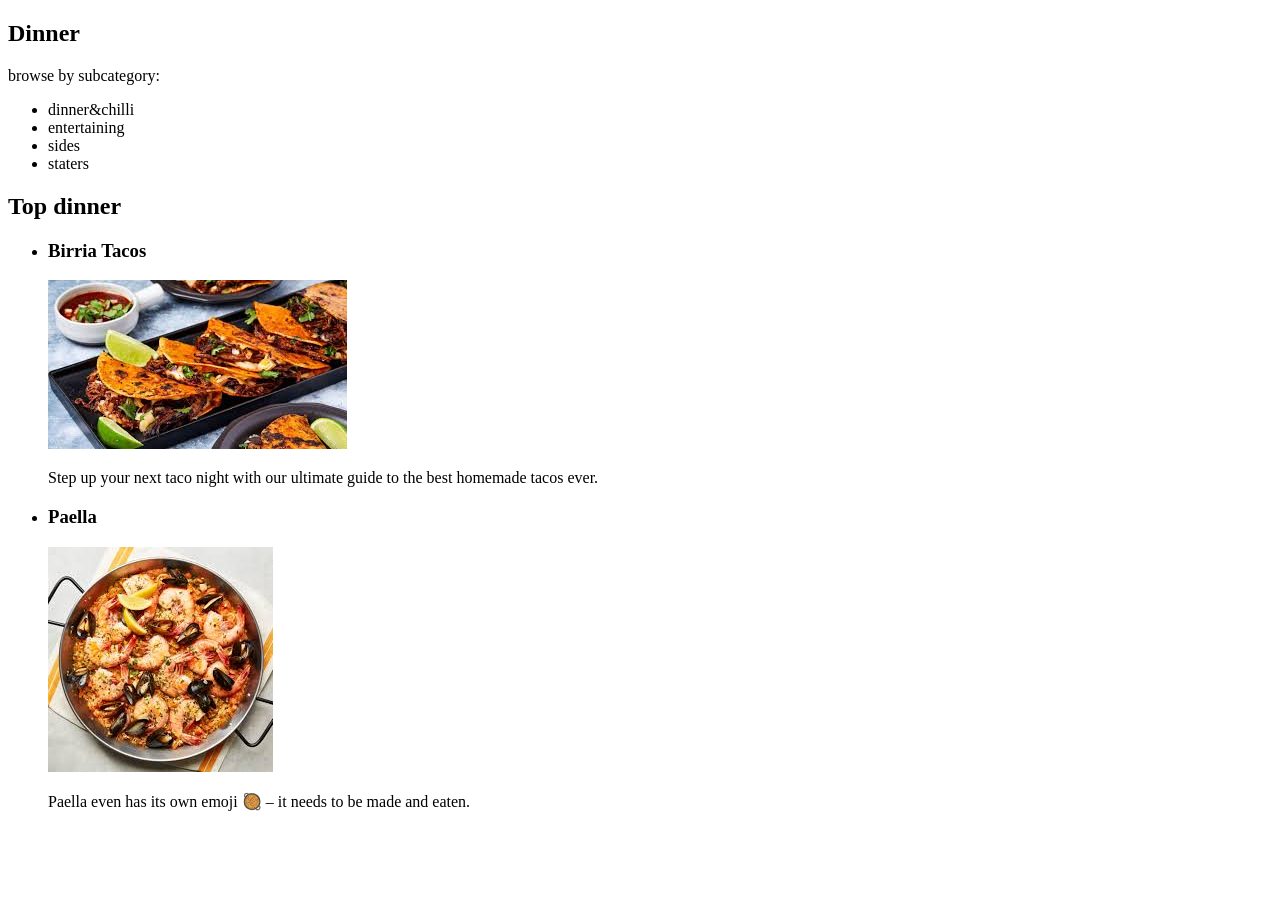
==== Day 2/dinner.html @ 9fb9eb2b "Fixed error" ====
<!DOCTYPE html>
<html lang="en">
<head>
    <meta charset="UTF-8">
    <meta name="viewport" content="width=device-width, initial-scale=1.0">
    <title>Document</title>
</head>
<body>
    <h2>Dinner</h2>
    <p>browse by subcategory: </p>
    <ul>
        <li>dinner&chilli</li>
        <li>entertaining</li>
        <li>sides</li>
        <li>staters</li>
    </ul>
    <section>
        <h2>Top dinner</h2>
        <ul>
            <li>
                <h3>Birria Tacos </h3>
                <img src ="tacos.jpg" alt ="tacos">
                <p>Step up your next taco night with our ultimate guide to the best homemade tacos ever.</p>
            </li>
            <li>
                <h3> Paella</h3>
                <img src ="paella.jpg" alt ="paella">
                <p>Paella even has its own emoji 🥘 – it needs to be made and eaten.</p>
            </li>
        </ul>
    </section>

</body>
</html>
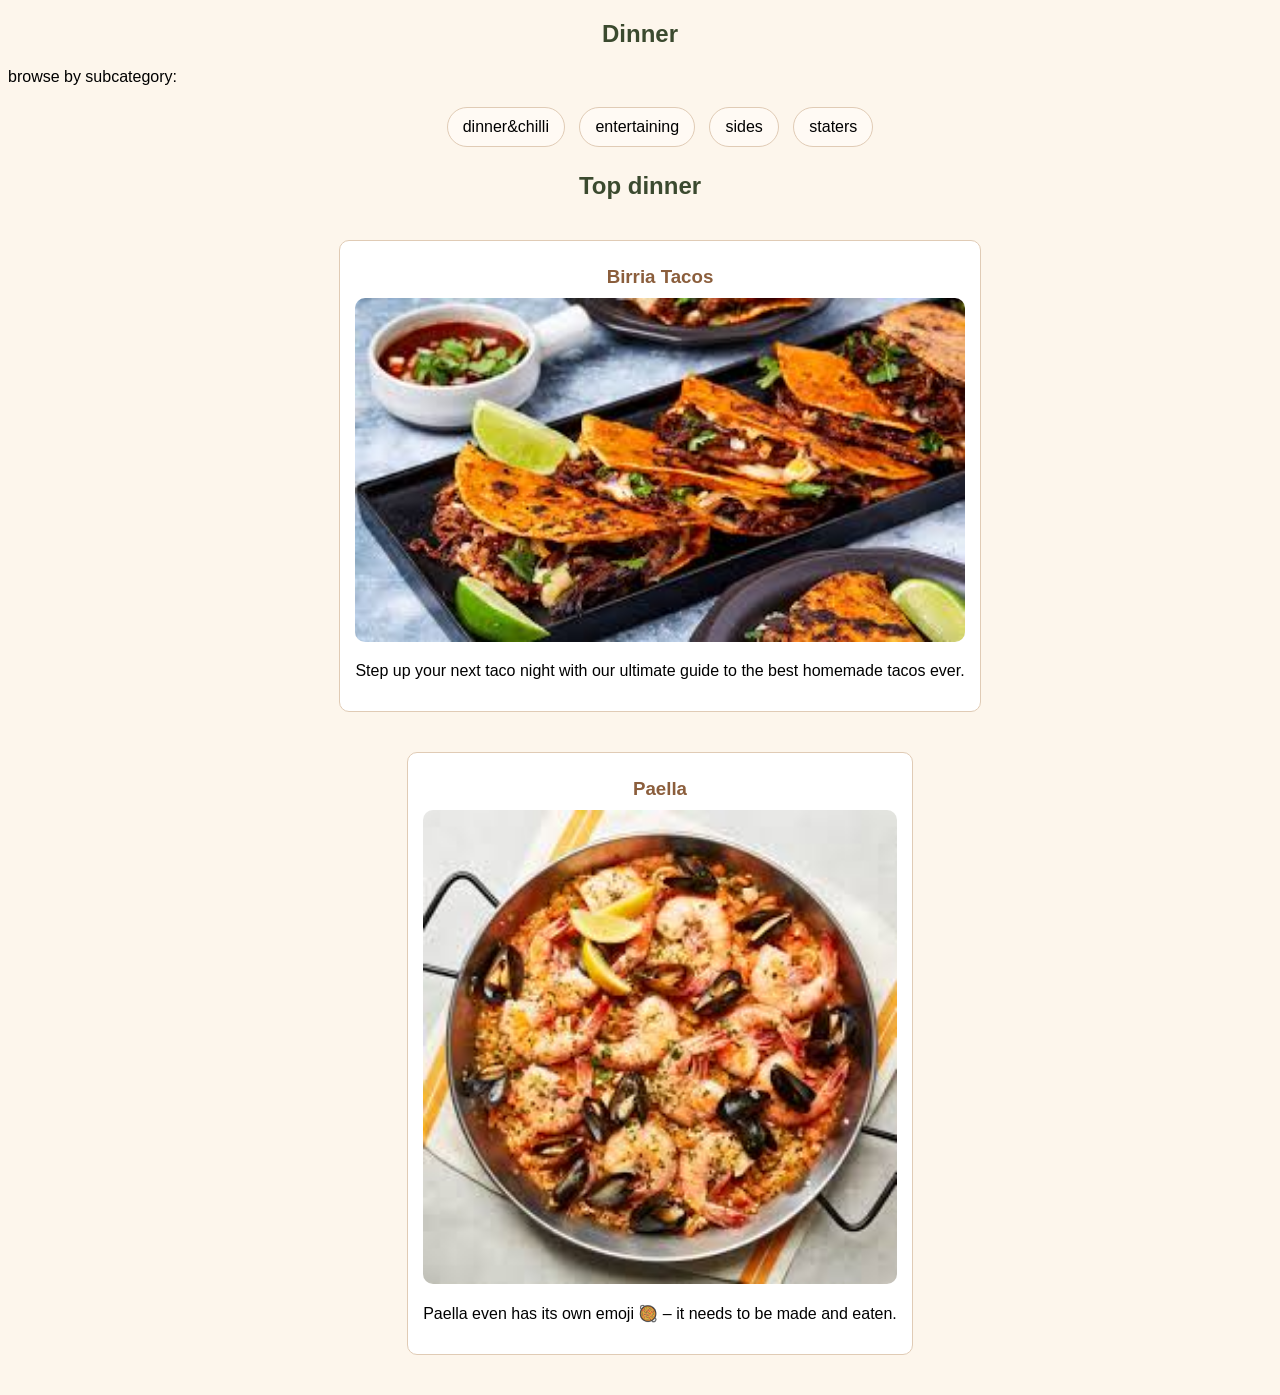
==== commit 2aaf094f: "Day 3 task 2" ====
--- a/Day 2/dinner.html
+++ b/Day 2/dinner.html
@@ -4,6 +4,7 @@
     <meta charset="UTF-8">
     <meta name="viewport" content="width=device-width, initial-scale=1.0">
     <title>Document</title>
+    <link rel="stylesheet" href="dinner.css">
 </head>
 <body>
     <h2>Dinner</h2>
--- a/Day 2/dinner.css
+++ b/Day 2/dinner.css
@@ -0,0 +1,46 @@
+body {
+  background-color: #fdf6ec;
+  font-family: Arial, sans-serif;
+}
+
+
+h2 {
+  text-align: center;
+  color: #3b4a2f;
+  margin: 20px 0;
+}
+
+
+ul {
+  list-style: none;
+  text-align: center;
+  margin-bottom: 20px;
+}
+
+ul li {
+  display: inline-block;
+  background: #fffaf4;
+  padding: 10px 15px;
+  margin: 5px;
+  border: 1px solid #e0cbb5;
+  border-radius: 20px;
+}
+
+
+section ul li {
+  border: 1px solid #e0cbb5;
+  margin: 20px;
+  padding: 15px;
+  background: white;
+  border-radius: 10px;
+}
+
+section ul li img {
+  width: 100%;
+  border-radius: 10px;
+}
+
+section ul li h3 {
+  color: #8b5e3c;
+  margin: 10px 0;
+}
